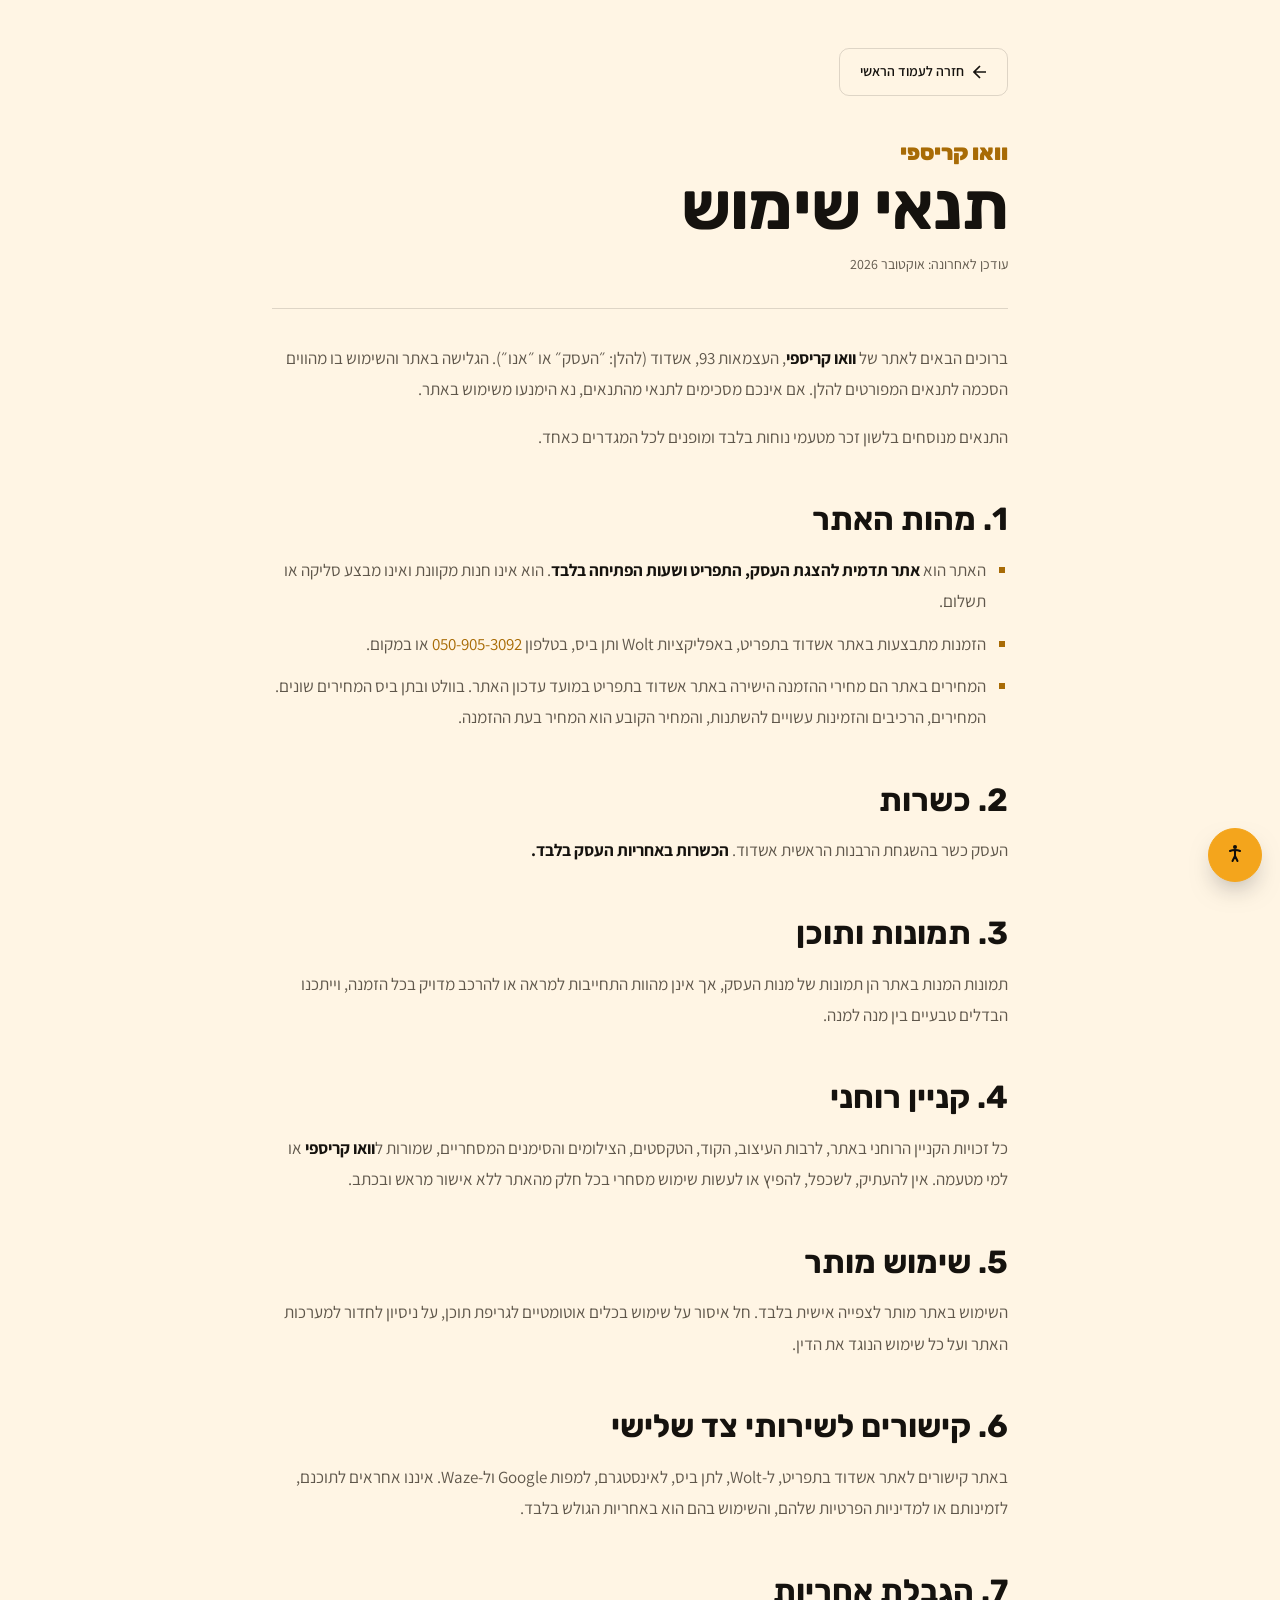
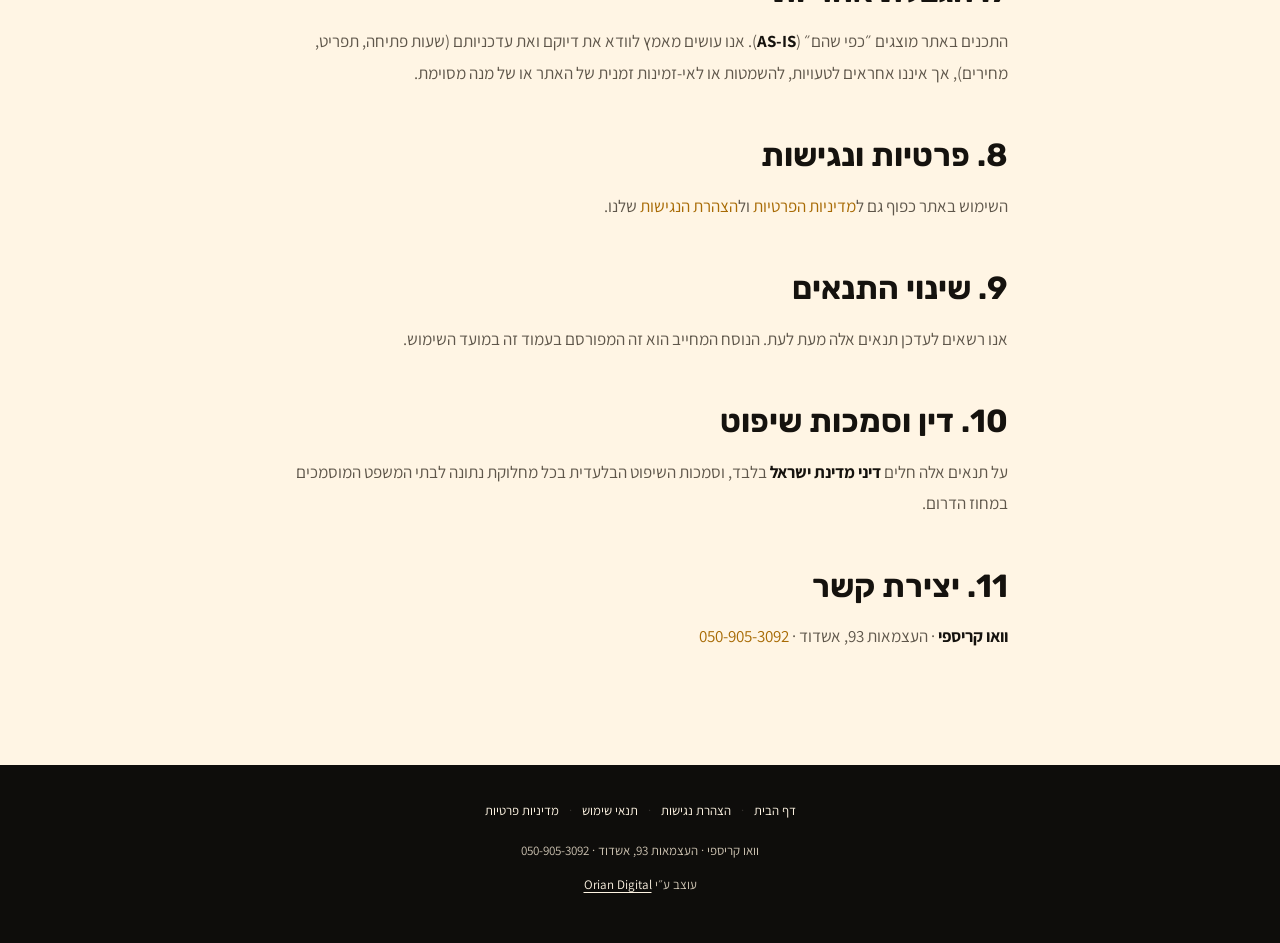
==== terms.html @ 83f3aa7d "WOW Crispy site: crispy-textured hero, coating compare slider, dishes, full direct-order menu, hours" ====
<!DOCTYPE html>
<html lang="he" dir="rtl">
<head>
<meta charset="UTF-8">
<meta name="viewport" content="width=device-width, initial-scale=1">
<meta http-equiv="Content-Security-Policy" content="default-src 'self'; base-uri 'self'; object-src 'none'; form-action 'self'; frame-src 'none'; img-src 'self' data:; script-src 'self'; style-src 'self' 'unsafe-inline'; font-src 'self'; connect-src 'self'; upgrade-insecure-requests">
<meta name="referrer" content="strict-origin-when-cross-origin">
<title>תנאי שימוש - וואו קריספי</title>
<meta name="description" content="תנאי השימוש באתר של וואו קריספי, אשדוד.">
<meta name="theme-color" content="#0E0D0B">
<link rel="icon" href="favicon.ico" sizes="any">
<link rel="icon" type="image/png" sizes="32x32" href="assets/img/favicon-32.png">
<link rel="icon" type="image/png" sizes="192x192" href="assets/img/favicon-192.png">
<link rel="apple-touch-icon" href="assets/img/apple-touch-icon.png">
<script src="assets/framebust.js"></script>
<link rel="stylesheet" href="assets/fonts.css?v=1">
<link rel="stylesheet" href="assets/legal.css?v=1">
<link rel="stylesheet" href="assets/a11y.css?v=1">
<script src="assets/a11y.js?v=1"></script>
</head>
<body>

<button class="a11y-btn" type="button" aria-label="פתיחת תפריט נגישות" aria-expanded="false" aria-controls="a11yPanel">
  <svg viewBox="0 0 24 24" width="24" height="24" aria-hidden="true"><circle cx="12" cy="4" r="2" fill="currentColor"/><path d="M12 7c-3 0-5 1-5 1M12 7c3 0 5 1 5 1M12 7v6m0 0l-2.5 5M12 13l2.5 5" stroke="currentColor" stroke-width="2" fill="none" stroke-linecap="round"/></svg>
</button>
<div class="a11y-panel" id="a11yPanel" role="dialog" aria-label="הגדרות נגישות" aria-hidden="true">
  <h2 class="a11y-title">נגישות</h2>
  <div class="a11y-row"><span>ניגודיות גבוהה</span><div class="a11y-seg" role="group" aria-label="ניגודיות"><button class="a11y-chip" type="button" data-key="contrast" data-val="normal" aria-pressed="true">רגילה</button><button class="a11y-chip" type="button" data-key="contrast" data-val="high" aria-pressed="false">גבוהה</button></div></div>
  <div class="a11y-row"><span>גודל טקסט</span><div class="a11y-seg" role="group" aria-label="גודל טקסט"><button class="a11y-chip" type="button" data-key="text" data-val="normal" aria-pressed="true">רגיל</button><button class="a11y-chip" type="button" data-key="text" data-val="large" aria-pressed="false">גדול</button></div></div>
  <div class="a11y-row"><span>הדגשת קישורים</span><div class="a11y-seg" role="group" aria-label="הדגשת קישורים"><button class="a11y-chip" type="button" data-key="links" data-val="off" aria-pressed="true">כבוי</button><button class="a11y-chip" type="button" data-key="links" data-val="on" aria-pressed="false">דלוק</button></div></div>
  <div class="a11y-row"><span>עצירת אנימציות</span><div class="a11y-seg" role="group" aria-label="עצירת אנימציות"><button class="a11y-chip" type="button" data-key="motion" data-val="on" aria-pressed="true">דלוקות</button><button class="a11y-chip" type="button" data-key="motion" data-val="off" aria-pressed="false">עצורות</button></div></div>
  <button class="a11y-reset" type="button">איפוס הגדרות</button>
  <a class="a11y-statement" href="accessibility.html">הצהרת נגישות</a>
</div>

<main class="legal" id="main">
  <a class="back-home" href="index.html">
    <svg viewBox="0 0 14 14" fill="none" stroke="currentColor" stroke-width="1.7" aria-hidden="true"><path d="M1 7h12M7 1 1 7l6 6"/></svg>
    <span>חזרה לעמוד הראשי</span>
  </a>

  <span class="legal-brand">וואו קריספי</span>
  <h1>תנאי שימוש</h1>
  <div class="legal-meta">עודכן לאחרונה: אוקטובר 2026</div>

  <p>ברוכים הבאים לאתר של <strong>וואו קריספי</strong>, העצמאות 93, אשדוד (להלן: ״העסק״ או ״אנו״). הגלישה באתר והשימוש בו מהווים הסכמה לתנאים המפורטים להלן. אם אינכם מסכימים לתנאי מהתנאים, נא הימנעו משימוש באתר.</p>
  <p>התנאים מנוסחים בלשון זכר מטעמי נוחות בלבד ומופנים לכל המגדרים כאחד.</p>

  <h2>1. מהות האתר</h2>
  <ul>
    <li>האתר הוא <strong>אתר תדמית להצגת העסק, התפריט ושעות הפתיחה בלבד</strong>. הוא אינו חנות מקוונת ואינו מבצע סליקה או תשלום.</li>
    <li>הזמנות מתבצעות באתר אשדוד בתפריט, באפליקציות Wolt ותן ביס, בטלפון <a href="tel:+972509053092" dir="ltr">050-905-3092</a> או במקום.</li>
    <li>המחירים באתר הם מחירי ההזמנה הישירה באתר אשדוד בתפריט במועד עדכון האתר. בוולט ובתן ביס המחירים שונים. המחירים, הרכיבים והזמינות עשויים להשתנות, והמחיר הקובע הוא המחיר בעת ההזמנה.</li>
  </ul>

  <h2>2. כשרות</h2>
  <p>העסק כשר בהשגחת הרבנות הראשית אשדוד. <strong>הכשרות באחריות העסק בלבד.</strong></p>

  <h2>3. תמונות ותוכן</h2>
  <p>תמונות המנות באתר הן תמונות של מנות העסק, אך אינן מהוות התחייבות למראה או להרכב מדויק בכל הזמנה, וייתכנו הבדלים טבעיים בין מנה למנה.</p>

  <h2>4. קניין רוחני</h2>
  <p>כל זכויות הקניין הרוחני באתר, לרבות העיצוב, הקוד, הטקסטים, הצילומים והסימנים המסחריים, שמורות ל<strong>וואו קריספי</strong> או למי מטעמה. אין להעתיק, לשכפל, להפיץ או לעשות שימוש מסחרי בכל חלק מהאתר ללא אישור מראש ובכתב.</p>

  <h2>5. שימוש מותר</h2>
  <p>השימוש באתר מותר לצפייה אישית בלבד. חל איסור על שימוש בכלים אוטומטיים לגריפת תוכן, על ניסיון לחדור למערכות האתר ועל כל שימוש הנוגד את הדין.</p>

  <h2>6. קישורים לשירותי צד שלישי</h2>
  <p>באתר קישורים לאתר אשדוד בתפריט, ל-Wolt, לתן ביס, לאינסטגרם, למפות Google ול-Waze. איננו אחראים לתוכנם, לזמינותם או למדיניות הפרטיות שלהם, והשימוש בהם הוא באחריות הגולש בלבד.</p>

  <h2>7. הגבלת אחריות</h2>
  <p>התכנים באתר מוצגים ״כפי שהם״ (<strong>AS-IS</strong>). אנו עושים מאמץ לוודא את דיוקם ואת עדכניותם (שעות פתיחה, תפריט, מחירים), אך איננו אחראים לטעויות, להשמטות או לאי-זמינות זמנית של האתר או של מנה מסוימת.</p>

  <h2>8. פרטיות ונגישות</h2>
  <p>השימוש באתר כפוף גם ל<a href="privacy.html">מדיניות הפרטיות</a> ול<a href="accessibility.html">הצהרת הנגישות</a> שלנו.</p>

  <h2>9. שינוי התנאים</h2>
  <p>אנו רשאים לעדכן תנאים אלה מעת לעת. הנוסח המחייב הוא זה המפורסם בעמוד זה במועד השימוש.</p>

  <h2>10. דין וסמכות שיפוט</h2>
  <p>על תנאים אלה חלים <strong>דיני מדינת ישראל</strong> בלבד, וסמכות השיפוט הבלעדית בכל מחלוקת נתונה לבתי המשפט המוסמכים במחוז הדרום.</p>

  <h2>11. יצירת קשר</h2>
  <p><strong>וואו קריספי</strong> · העצמאות 93, אשדוד · <a href="tel:+972509053092" dir="ltr">050-905-3092</a></p>
</main>

<footer class="legal-foot">
  <nav aria-label="מסמכים משפטיים">
    <a href="index.html">דף הבית</a>
    <span aria-hidden="true">·</span>
    <a href="accessibility.html">הצהרת נגישות</a>
    <span aria-hidden="true">·</span>
    <a href="terms.html">תנאי שימוש</a>
    <span aria-hidden="true">·</span>
    <a href="privacy.html">מדיניות פרטיות</a>
  </nav>
  <div>וואו קריספי · העצמאות 93, אשדוד · 050-905-3092</div>
  <div class="legal-credit">עוצב ע״י <a href="https://wa.me/972525372958" target="_blank" rel="noopener noreferrer">Orian Digital</a></div>
</footer>

</body>
</html>
---- assets/fonts.css ----
@font-face{font-family:'Assistant';font-style:normal;font-weight:400 800;font-display:swap;src:url(fonts/assistant-hebrew.woff2) format('woff2');unicode-range:U+0307-0308, U+0590-05FF, U+200C-2010, U+20AA, U+25CC, U+FB1D-FB4F}
@font-face{font-family:'Assistant';font-style:normal;font-weight:400 800;font-display:swap;src:url(fonts/assistant-latin.woff2) format('woff2');unicode-range:U+0000-00FF, U+0131, U+0152-0153, U+02BB-02BC, U+02C6, U+02DA, U+02DC, U+0304, U+0308, U+0329, U+2000-206F, U+20AC, U+2122, U+2191, U+2193, U+2212, U+2215, U+FEFF, U+FFFD}
@font-face{font-family:'Rubik';font-style:normal;font-weight:500 900;font-display:swap;src:url(fonts/rubik-hebrew.woff2) format('woff2');unicode-range:U+0307-0308, U+0590-05FF, U+200C-2010, U+20AA, U+25CC, U+FB1D-FB4F}
@font-face{font-family:'Rubik';font-style:normal;font-weight:500 900;font-display:swap;src:url(fonts/rubik-latin.woff2) format('woff2');unicode-range:U+0000-00FF, U+0131, U+0152-0153, U+02BB-02BC, U+02C6, U+02DA, U+02DC, U+0304, U+0308, U+0329, U+2000-206F, U+20AC, U+2122, U+2191, U+2193, U+2212, U+2215, U+FEFF, U+FFFD}
---- assets/legal.css ----
/* וואו קריספי - legal pages (accessibility statement, terms, privacy), same tokens as the main site. */

:root {
  --paper: #FFF5E4;
  --paper-2: #F1E8D8;
  --espresso: #0E0D0B;
  --ink: #15120E;
  --ink-soft: #5F574B;
  --ink-faint: #8E8679;
  --cream-text: #FFF5E4;
  --cream-soft: #CDC3B2;
  --crema: #A86B05;
  --crema-2: #F4A51C;
  --line: rgba(21, 18, 14, .14);
  --line-cream: rgba(255, 245, 228, .16);

  --serif: 'Rubik', 'Assistant', sans-serif;
  --sans: 'Assistant', system-ui, sans-serif;
}

*, *::before, *::after { box-sizing: border-box; margin: 0; padding: 0; }

html { scroll-behavior: smooth; -webkit-font-smoothing: antialiased; -moz-osx-font-smoothing: grayscale; }

body {
  background: var(--paper);
  color: var(--ink);
  font-family: var(--sans);
  font-size: 17px;
  line-height: 1.85;
  min-height: 100vh;
  overflow-x: hidden;
}

a { color: var(--crema); text-decoration: none; }
a:hover { color: var(--crema-2); text-decoration: underline; text-underline-offset: 3px; }
a:focus-visible { outline: 2px solid var(--crema); outline-offset: 3px; }

/* ---------- Layout ---------- */
.legal {
  position: relative;
  max-width: 800px;
  margin: 0 auto;
  padding: 48px clamp(18px, 5vw, 32px) 96px;
}

.back-home {
  border-radius: 10px;
  display: inline-flex;
  align-items: center;
  gap: 9px;
  margin-bottom: 46px;
  padding: 10px 20px;
  border: 1px solid var(--line);
  background: transparent;
  color: var(--ink);
  font-size: 14px;
  font-weight: 600;
  transition: background .3s ease, color .3s ease, border-color .3s ease;
}
.back-home:hover { background: var(--espresso); border-color: var(--espresso); color: var(--cream-text); text-decoration: none; }
.back-home svg { width: 14px; height: 14px; }

.legal-brand {
  display: block;
  margin-bottom: 10px;
  font-family: var(--serif);
  font-weight: 900;
  font-size: 22px;
  line-height: 1;
  color: var(--crema);
}

h1 {
  font-family: var(--serif);
  font-weight: 700;
  font-size: clamp(40px, 7vw, 66px);
  line-height: 1;
  letter-spacing: -0.01em;
  color: var(--ink);
  margin-bottom: 12px;
}

.legal-meta {
  padding-bottom: 30px;
  margin-bottom: 34px;
  border-bottom: 1px solid var(--line);
  color: var(--ink-soft);
  font-size: 14px;
}

h2 {
  font-family: var(--serif);
  font-weight: 700;
  font-size: clamp(24px, 3.4vw, 32px);
  line-height: 1.3;
  color: var(--ink);
  margin: 46px 0 14px;
}

p { margin-bottom: 16px; color: var(--ink-soft); }
strong { color: var(--ink); font-weight: 700; }

ul { margin: 0 0 20px; padding: 0; list-style: none; }
li { position: relative; padding-inline-start: 22px; margin-bottom: 11px; color: var(--ink-soft); }
li::before {
  content: '';
  position: absolute;
  inset-inline-start: 3px;
  top: 12px;
  width: 6px;
  height: 6px;
  background: var(--crema);
}

.legal-note {
  border-radius: 14px;
  margin-top: 44px;
  padding: 24px 26px;
  border: 1px solid var(--line);
  background: var(--paper-2);
  color: var(--ink-soft);
  font-size: 15.5px;
}
.legal-note strong { color: var(--crema); }

/* ---------- Footer ---------- */
.legal-foot {
  padding: 34px clamp(18px, 5vw, 32px) 46px;
  background: var(--espresso);
  text-align: center;
  color: var(--cream-soft);
  font-size: 13px;
}
.legal-foot nav {
  display: flex;
  flex-wrap: wrap;
  align-items: center;
  justify-content: center;
  gap: 10px;
  margin-bottom: 16px;
}
.legal-foot nav a { color: var(--cream-text); }
.legal-foot nav a:hover { color: var(--crema-2); }
.legal-foot nav span { color: var(--line-cream); }
.legal-credit { margin-top: 10px; }
.legal-credit a { color: var(--cream-text); text-decoration: underline; text-underline-offset: 3px; }
.legal-credit a:hover { color: var(--crema-2); }

@media (max-width: 640px) {
  .legal { padding-top: 34px; }
  .back-home { margin-bottom: 32px; }
}
---- assets/a11y.css ----
/* וואו קריספי - accessibility widget + accessibility state overrides, in the site's black / gold / cream. */

.a11y-btn,
.a11y-panel { font-family: 'Assistant', system-ui, sans-serif; }

/* ---------- Floating button ---------- */
.a11y-btn {
  position: fixed;
  inset-inline-start: 18px;
  bottom: 18px;
  z-index: 9950;
  width: 54px;
  height: 54px;
  padding: 0;
  border: 1.5px solid #F4A51C;
  border-radius: 50%;
  background: #F4A51C;
  color: #0E0D0B;
  display: grid;
  place-items: center;
  cursor: pointer;
  box-shadow: 0 12px 28px -12px rgba(20, 24, 33, .55);
  transition: transform .3s ease, background .3s ease, border-color .3s ease;
}
.a11y-btn:hover { transform: scale(1.06); background: #FFC857; border-color: #FFC857; }
.a11y-btn:focus-visible { outline: 2px solid #FFF5E4; outline-offset: 3px; }

/* ---------- Panel ---------- */
.a11y-panel {
  border-radius: 16px;
  position: fixed;
  inset-inline-start: 18px;
  bottom: 84px;
  z-index: 9951;
  width: 302px;
  max-width: calc(100vw - 36px);
  padding: 22px;
  background: #FFFBF3;
  border: 1px solid rgba(21, 18, 14, .16);
  box-shadow: 0 30px 66px -30px rgba(20, 24, 33, .6);
  opacity: 0;
  visibility: hidden;
  transform: translateY(10px) scale(.97);
  transform-origin: bottom right;
  transition: opacity .28s ease, transform .28s ease, visibility .28s ease;
}
.a11y-panel.is-open { opacity: 1; visibility: visible; transform: none; }

.a11y-title {
  margin: 0 0 14px;
  font-family: 'Rubik', 'Assistant', sans-serif;
  font-weight: 900;
  font-size: 24px;
  line-height: 1;
  color: #15120E;
}
.a11y-row {
  display: flex;
  align-items: center;
  justify-content: space-between;
  gap: 10px;
  padding: 9px 0;
  font-size: 14.5px;
  font-weight: 500;
  color: #15120E;
}
.a11y-seg {
  border-radius: 10px;
  display: inline-flex;
  padding: 3px;
  background: #F1E8D8;
  border: 1px solid rgba(21, 18, 14, .12);
}
.a11y-chip {
  border-radius: 7px;
  padding: 6px 12px;
  border: 0;
  background: transparent;
  font-family: inherit;
  font-size: 13px;
  font-weight: 600;
  color: #5F574B;
  cursor: pointer;
  transition: background .2s ease, color .2s ease;
}
.a11y-chip:hover { color: #15120E; }
.a11y-chip[aria-pressed="true"] { background: #0E0D0B; color: #FFF5E4; }
.a11y-chip:focus-visible { outline: 2px solid #F4A51C; outline-offset: 2px; }

.a11y-reset {
  border-radius: 10px;
  width: 100%;
  margin-top: 14px;
  padding: 11px;
  border: 1px solid rgba(21, 18, 14, .2);
  background: transparent;
  font-family: inherit;
  font-size: 14px;
  font-weight: 600;
  color: #15120E;
  cursor: pointer;
  transition: background .2s ease, color .2s ease;
}
.a11y-reset:hover { background: #0E0D0B; color: #FFF5E4; }

.a11y-statement {
  display: block;
  margin-top: 10px;
  text-align: center;
  font-size: 13px;
  color: #5F574B;
  text-decoration: underline;
  text-underline-offset: 3px;
}
.a11y-statement:hover { color: #F4A51C; }

/* ==========================================================================
   Accessibility state overrides
   ========================================================================== */

/* Larger text - scales page blocks, never the widget itself */
[data-text="large"] body > *:not(.a11y-btn):not(.a11y-panel) { zoom: 1.12; }

/* High contrast - deepen the muted inks so body copy passes AA comfortably.
   `html[...]` so these outrank the page's own :root, same specificity but
   earlier in source order. */
html[data-contrast="high"] {
  --ink-soft: #15120E;
  --ink-faint: #3D372E;
  --on-dark-soft: #FFF5E4;
  --on-dark-faint: #E6DFD2;
  --line: rgba(21, 18, 14, .4);
  --line-dark: rgba(245, 239, 230, .4);
}

/* Emphasise links */
[data-links="on"] a:not(.a11y-statement) {
  text-decoration: underline !important;
  text-underline-offset: 3px;
  text-decoration-thickness: 2px;
}

/* Stop motion */
[data-motion="off"] { scroll-behavior: auto !important; }
[data-motion="off"] *,
[data-motion="off"] *::before,
[data-motion="off"] *::after {
  animation: none !important;
  transition: none !important;
}
[data-motion="off"] .rv {
  opacity: 1 !important;
  transform: none !important;
}

@media (max-width: 480px) {
  .a11y-btn { width: 48px; height: 48px; inset-inline-start: 14px; bottom: 14px; }
  .a11y-panel { inset-inline-start: 14px; bottom: 74px; }
}
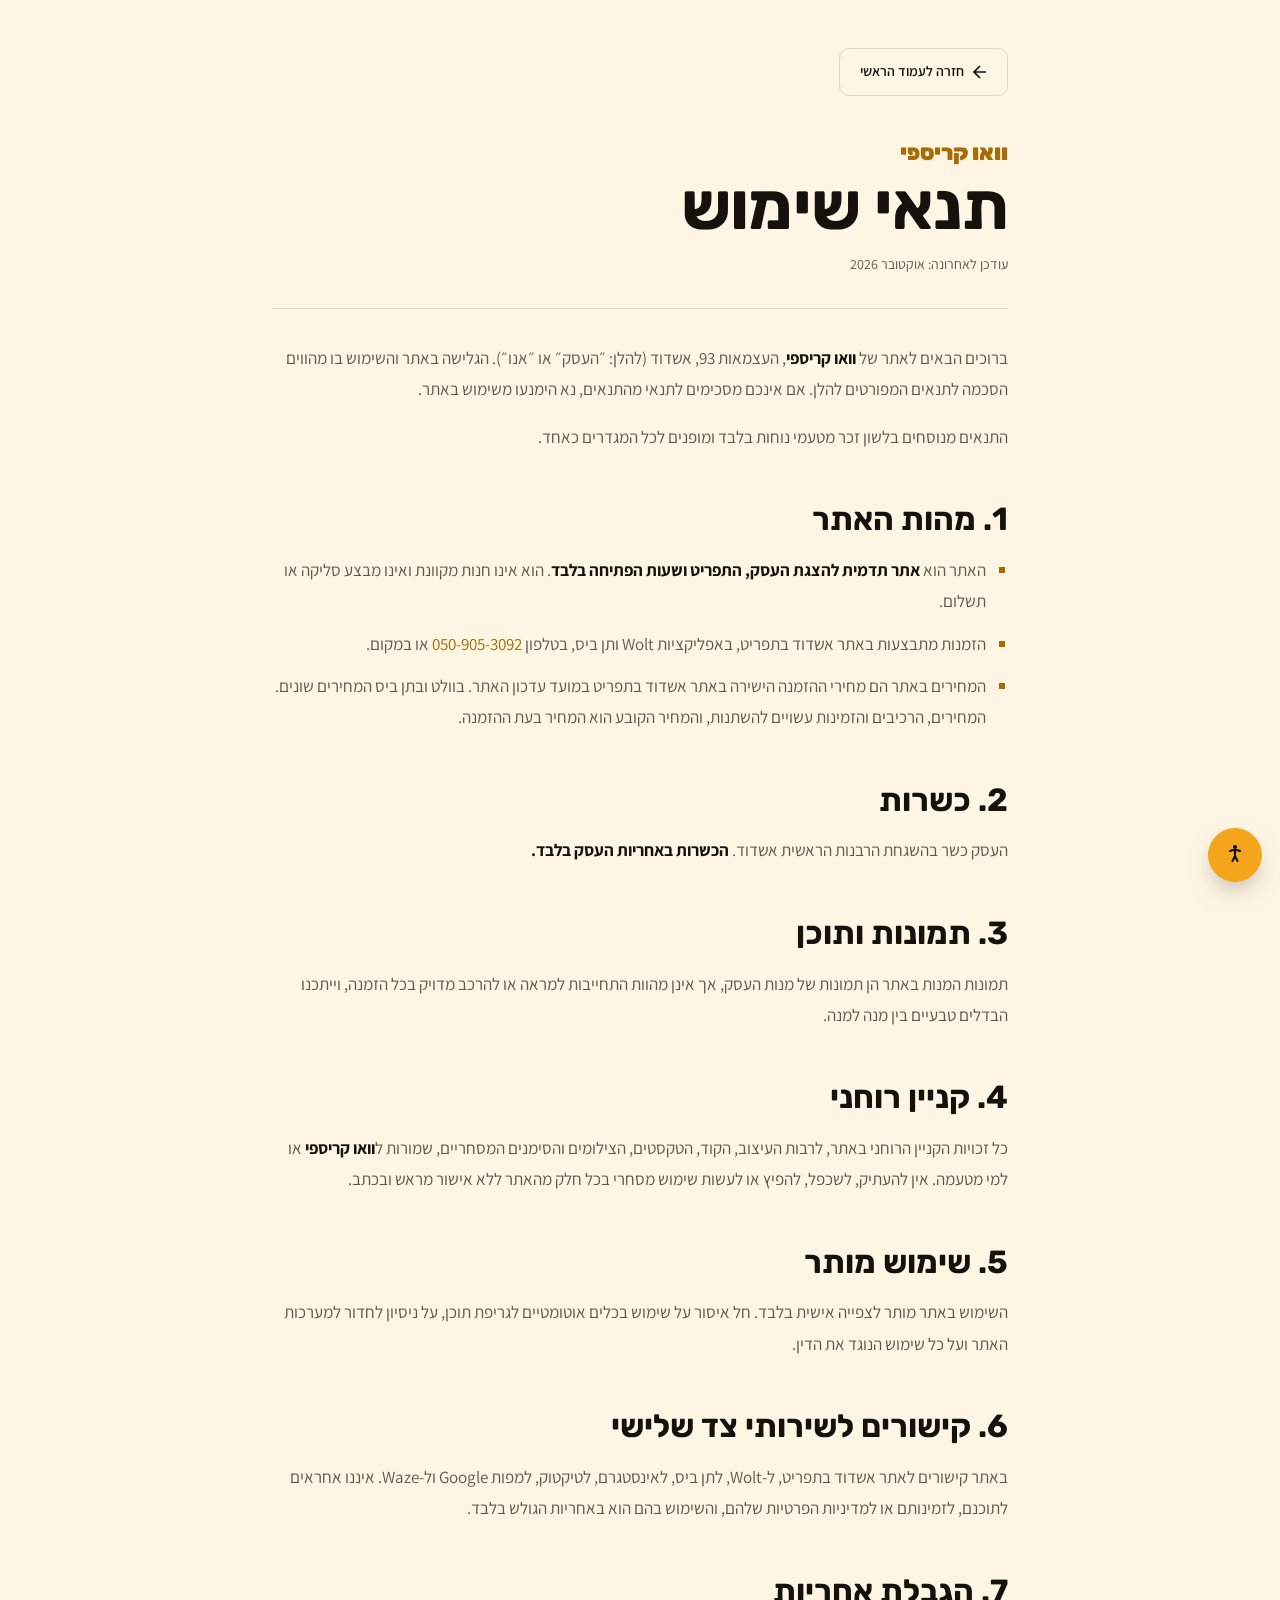
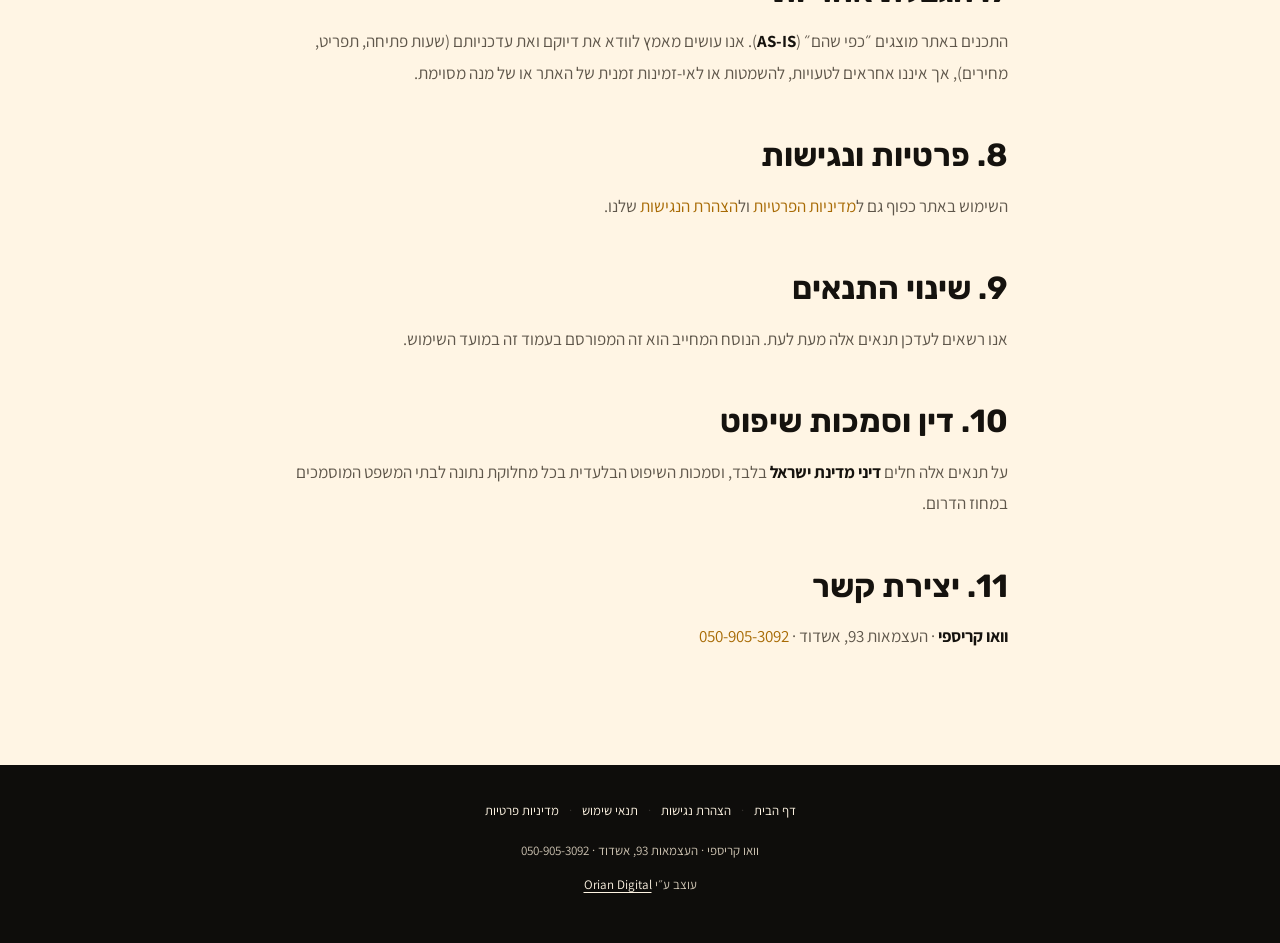
==== commit 922d61d8: "Add TikTok and Instagram icons, and Wolt order buttons in hero, menu, visit, drawer and footer Co-Au" ====
--- a/terms.html
+++ b/terms.html
@@ -66,7 +66,7 @@
   <p>השימוש באתר מותר לצפייה אישית בלבד. חל איסור על שימוש בכלים אוטומטיים לגריפת תוכן, על ניסיון לחדור למערכות האתר ועל כל שימוש הנוגד את הדין.</p>
 
   <h2>6. קישורים לשירותי צד שלישי</h2>
-  <p>באתר קישורים לאתר אשדוד בתפריט, ל-Wolt, לתן ביס, לאינסטגרם, למפות Google ול-Waze. איננו אחראים לתוכנם, לזמינותם או למדיניות הפרטיות שלהם, והשימוש בהם הוא באחריות הגולש בלבד.</p>
+  <p>באתר קישורים לאתר אשדוד בתפריט, ל-Wolt, לתן ביס, לאינסטגרם, לטיקטוק, למפות Google ול-Waze. איננו אחראים לתוכנם, לזמינותם או למדיניות הפרטיות שלהם, והשימוש בהם הוא באחריות הגולש בלבד.</p>
 
   <h2>7. הגבלת אחריות</h2>
   <p>התכנים באתר מוצגים ״כפי שהם״ (<strong>AS-IS</strong>). אנו עושים מאמץ לוודא את דיוקם ואת עדכניותם (שעות פתיחה, תפריט, מחירים), אך איננו אחראים לטעויות, להשמטות או לאי-זמינות זמנית של האתר או של מנה מסוימת.</p>
